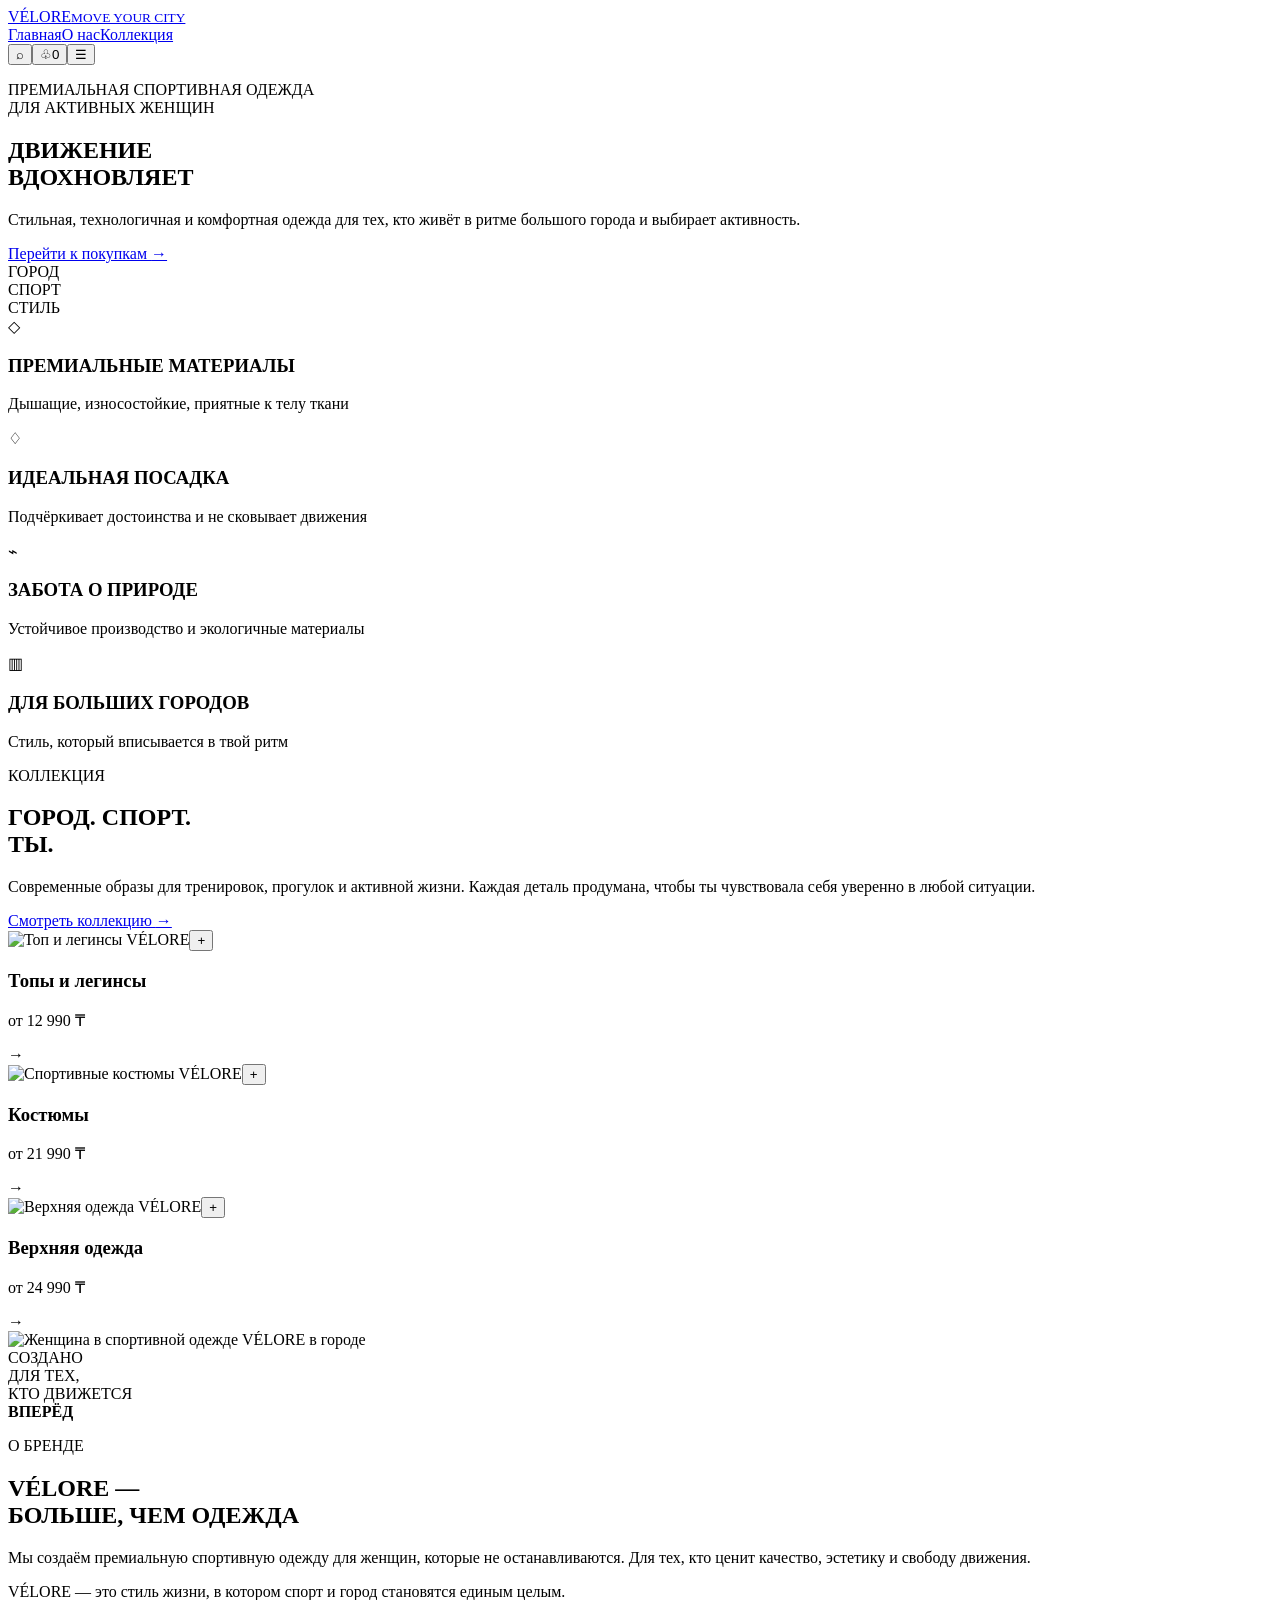
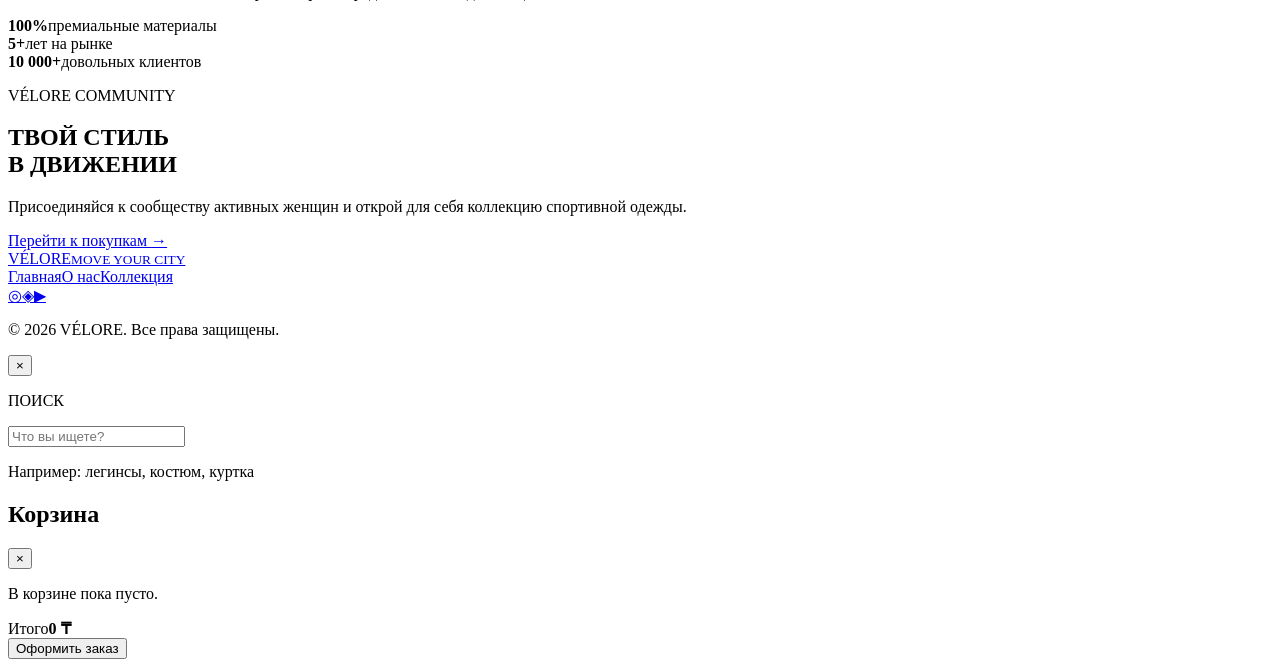
==== index.html @ ec30071e "Add VÉLORE landing page" ====
<!DOCTYPE html>
<html lang="ru">
<head>
  <meta charset="UTF-8">
  <meta name="viewport" content="width=device-width, initial-scale=1.0">
  <meta name="description" content="VÉLORE — премиальная женская спортивная одежда для большого города.">
  <title>VÉLORE — Move Your City</title>
  <link rel="preconnect" href="https://fonts.googleapis.com">
  <link rel="preconnect" href="https://fonts.gstatic.com" crossorigin>
  <link href="https://fonts.googleapis.com/css2?family=Inter:wght@300;400;500;600&family=Manrope:wght@300;400;500;600;700&display=swap" rel="stylesheet">
  <link rel="stylesheet" href="style.css">
</head>
<body>
  <header class="header" id="top">
    <a class="logo" href="#top" aria-label="VÉLORE"><span>VÉLORE</span><small>MOVE YOUR CITY</small></a>
    <nav class="nav" aria-label="Основная навигация"><a href="#home" class="active">Главная</a><a href="#about">О нас</a><a href="#collection">Коллекция</a></nav>
    <div class="header-actions"><button class="icon-btn" aria-label="Поиск" id="searchBtn">⌕</button><button class="icon-btn cart-btn" aria-label="Корзина" id="cartBtn">♧<span id="cartCount">0</span></button><button class="icon-btn menu-btn" aria-label="Меню" id="menuBtn">☰</button></div>
  </header>
  <main>
    <section class="hero" id="home"><div class="hero-image"></div><div class="hero-overlay"></div><div class="hero-content"><p class="eyebrow light">ПРЕМИАЛЬНАЯ СПОРТИВНАЯ ОДЕЖДА<br>ДЛЯ АКТИВНЫХ ЖЕНЩИН</p><h1>ДВИЖЕНИЕ<br>ВДОХНОВЛЯЕТ</h1><p class="hero-text">Стильная, технологичная и комфортная одежда для тех, кто живёт в ритме большого города и выбирает активность.</p><a class="btn btn-light" href="#collection">Перейти к покупкам <span>→</span></a></div><div class="hero-side">ГОРОД<br>СПОРТ<br>СТИЛЬ</div></section>
    <section class="benefits"><article><div class="benefit-icon">◇</div><h3>ПРЕМИАЛЬНЫЕ МАТЕРИАЛЫ</h3><p>Дышащие, износостойкие, приятные к телу ткани</p></article><article><div class="benefit-icon">♢</div><h3>ИДЕАЛЬНАЯ ПОСАДКА</h3><p>Подчёркивает достоинства и не сковывает движения</p></article><article><div class="benefit-icon">⌁</div><h3>ЗАБОТА О ПРИРОДЕ</h3><p>Устойчивое производство и экологичные материалы</p></article><article><div class="benefit-icon">▥</div><h3>ДЛЯ БОЛЬШИХ ГОРОДОВ</h3><p>Стиль, который вписывается в твой ритм</p></article></section>
    <section class="collection section" id="collection"><div class="collection-intro reveal"><p class="eyebrow">КОЛЛЕКЦИЯ</p><h2>ГОРОД. СПОРТ.<br>ТЫ.</h2><p>Современные образы для тренировок, прогулок и активной жизни. Каждая деталь продумана, чтобы ты чувствовала себя уверенно в любой ситуации.</p><a class="btn btn-dark" href="#products">Смотреть коллекцию <span>→</span></a></div><div class="product-grid" id="products">
      <article class="product reveal"><div class="product-image"><img src="https://images.unsplash.com/photo-1515886657613-9f3515b0c78f?auto=format&fit=crop&w=900&q=85" alt="Топ и легинсы VÉLORE"><button class="quick-add" data-product="Топы и легинсы" data-price="12990">+</button></div><div class="product-meta"><div><h3>Топы и легинсы</h3><p>от 12 990 ₸</p></div><span>→</span></div></article>
      <article class="product reveal"><div class="product-image"><img src="https://images.unsplash.com/photo-1506629905607-d9e6f0b5e9c4?auto=format&fit=crop&w=900&q=85" alt="Спортивные костюмы VÉLORE"><button class="quick-add" data-product="Костюмы" data-price="21990">+</button></div><div class="product-meta"><div><h3>Костюмы</h3><p>от 21 990 ₸</p></div><span>→</span></div></article>
      <article class="product reveal"><div class="product-image"><img src="https://images.unsplash.com/photo-1551488831-00ddcb6c6bd3?auto=format&fit=crop&w=900&q=85" alt="Верхняя одежда VÉLORE"><button class="quick-add" data-product="Верхняя одежда" data-price="24990">+</button></div><div class="product-meta"><div><h3>Верхняя одежда</h3><p>от 24 990 ₸</p></div><span>→</span></div></article>
    </div></section>
    <section class="about section" id="about"><div class="about-image reveal"><img src="https://images.unsplash.com/photo-1485230895905-ec40ba36b9bc?auto=format&fit=crop&w=1200&q=85" alt="Женщина в спортивной одежде VÉLORE в городе"><div class="image-caption">СОЗДАНО<br>ДЛЯ ТЕХ,<br>КТО ДВИЖЕТСЯ<br><strong>ВПЕРЁД</strong></div></div><div class="about-copy reveal"><p class="eyebrow">О БРЕНДЕ</p><h2>VÉLORE —<br>БОЛЬШЕ, ЧЕМ ОДЕЖДА</h2><p>Мы создаём премиальную спортивную одежду для женщин, которые не останавливаются. Для тех, кто ценит качество, эстетику и свободу движения.</p><p>VÉLORE — это стиль жизни, в котором спорт и город становятся единым целым.</p><div class="stats"><div><strong>100%</strong><span>премиальные материалы</span></div><div><strong>5+</strong><span>лет на рынке</span></div><div><strong>10 000+</strong><span>довольных клиентов</span></div></div></div></section>
    <section class="cta"><div class="cta-image"></div><div class="cta-overlay"></div><div class="cta-content"><p class="eyebrow light">VÉLORE COMMUNITY</p><h2>ТВОЙ СТИЛЬ<br>В ДВИЖЕНИИ</h2><p>Присоединяйся к сообществу активных женщин и открой для себя коллекцию спортивной одежды.</p><a class="btn btn-light" href="#collection">Перейти к покупкам <span>→</span></a></div></section>
  </main>
  <footer class="footer"><a class="logo" href="#top"><span>VÉLORE</span><small>MOVE YOUR CITY</small></a><div class="footer-links"><a href="#home">Главная</a><a href="#about">О нас</a><a href="#collection">Коллекция</a></div><div class="socials"><a href="#" aria-label="Instagram">◎</a><a href="#" aria-label="Telegram">◈</a><a href="#" aria-label="YouTube">▶</a></div><p>© 2026 VÉLORE. Все права защищены.</p></footer>
  <div class="search-modal" id="searchModal" aria-hidden="true"><div class="search-box"><button class="close" id="closeSearch">×</button><p class="eyebrow">ПОИСК</p><input id="searchInput" type="search" placeholder="Что вы ищете?"><p id="searchHint">Например: легинсы, костюм, куртка</p></div></div>
  <aside class="cart" id="cart" aria-hidden="true"><div class="cart-head"><h2>Корзина</h2><button id="closeCart">×</button></div><div id="cartItems" class="cart-items"><p class="empty">В корзине пока пусто.</p></div><div class="cart-bottom"><div><span>Итого</span><strong id="cartTotal">0 ₸</strong></div><button class="btn btn-dark" id="checkout">Оформить заказ</button></div></aside><div class="toast" id="toast"></div><script src="script.js"></script>
</body></html>
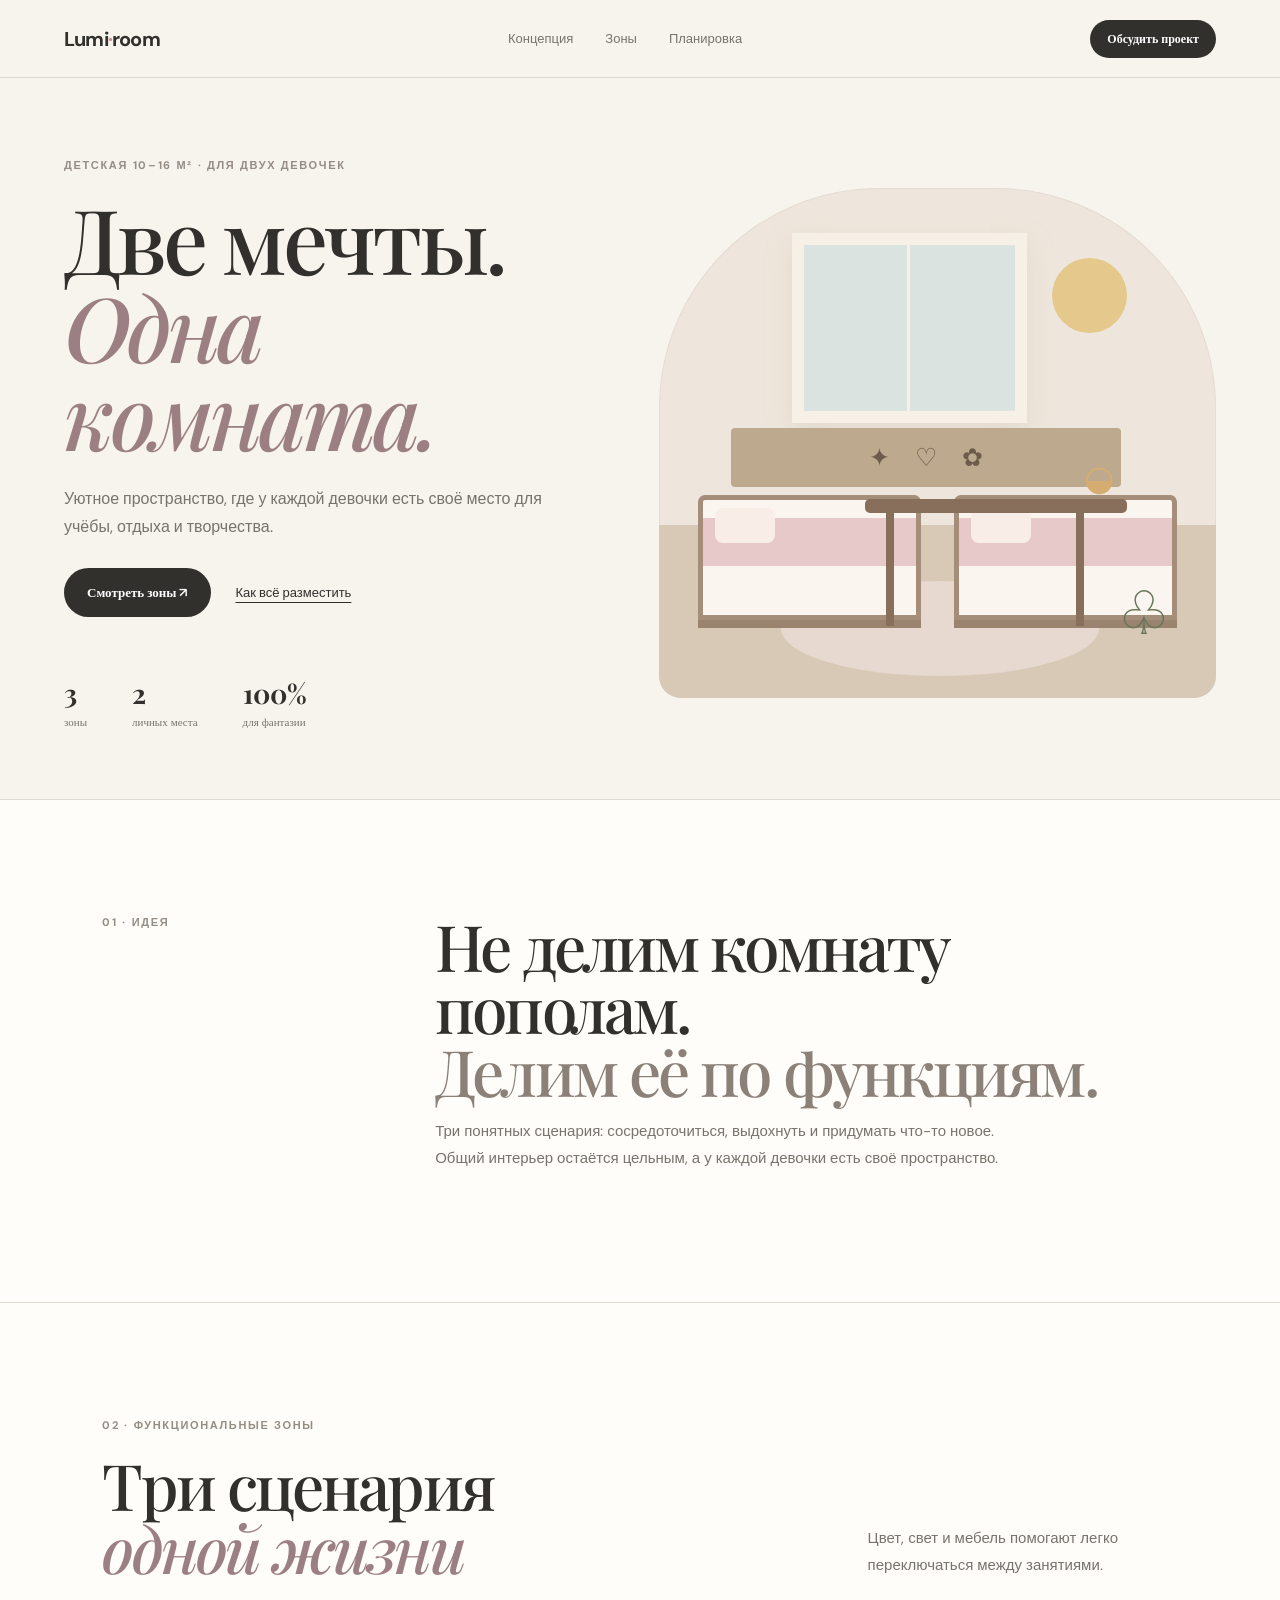
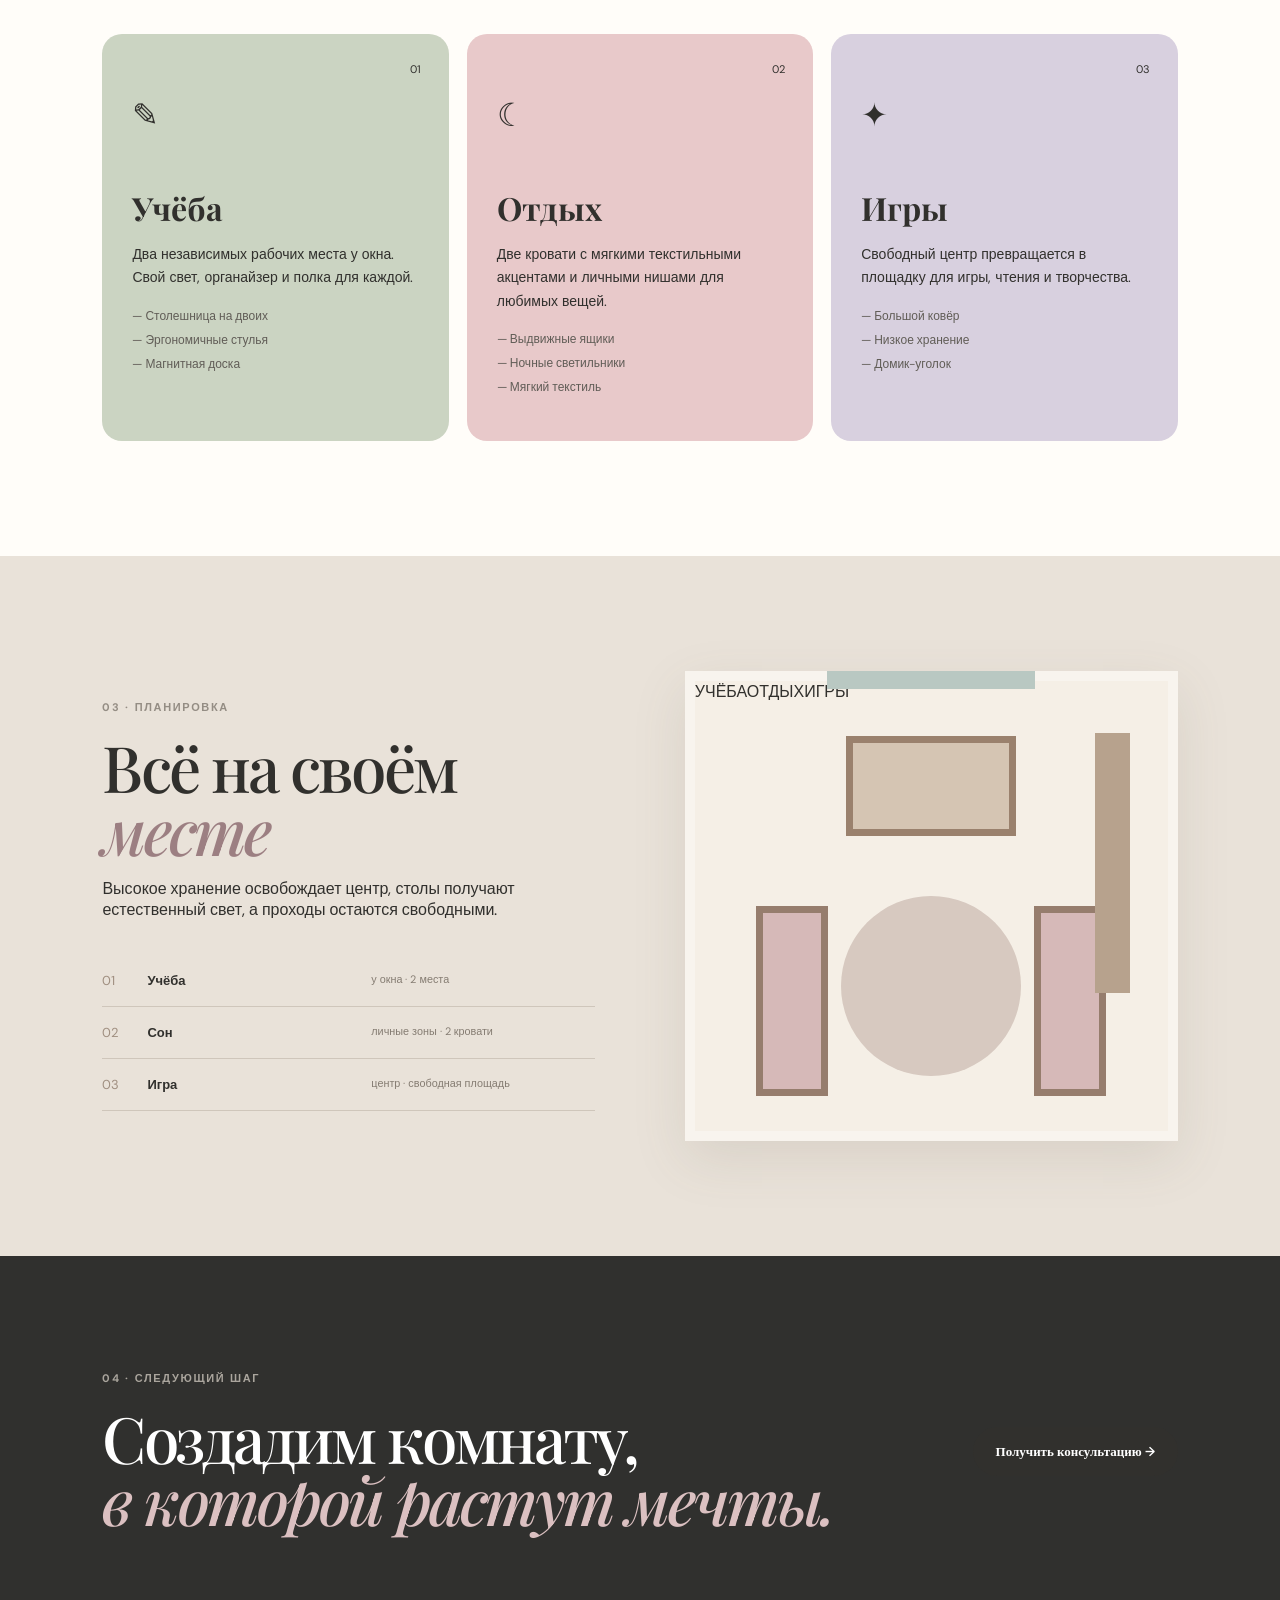
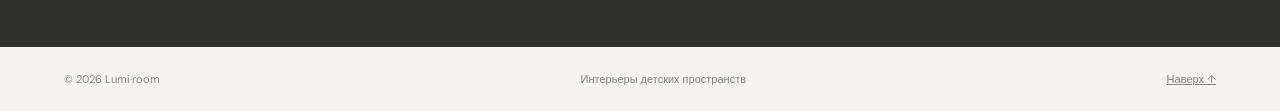
==== commit 9454b6c5: "Create kids room interior landing page" ====
--- a/index.html
+++ b/index.html
@@ -1,33 +1 @@
-<!DOCTYPE html>
-<html lang="ru">
-<head>
-  <meta charset="UTF-8">
-  <meta name="viewport" content="width=device-width, initial-scale=1.0">
-  <meta name="description" content="VÉLORE — премиальная женская спортивная одежда для большого города.">
-  <title>VÉLORE — Move Your City</title>
-  <link rel="preconnect" href="https://fonts.googleapis.com">
-  <link rel="preconnect" href="https://fonts.gstatic.com" crossorigin>
-  <link href="https://fonts.googleapis.com/css2?family=Inter:wght@300;400;500;600&family=Manrope:wght@300;400;500;600;700&display=swap" rel="stylesheet">
-  <link rel="stylesheet" href="style.css">
-</head>
-<body>
-  <header class="header" id="top">
-    <a class="logo" href="#top" aria-label="VÉLORE"><span>VÉLORE</span><small>MOVE YOUR CITY</small></a>
-    <nav class="nav" aria-label="Основная навигация"><a href="#home" class="active">Главная</a><a href="#about">О нас</a><a href="#collection">Коллекция</a></nav>
-    <div class="header-actions"><button class="icon-btn" aria-label="Поиск" id="searchBtn">⌕</button><button class="icon-btn cart-btn" aria-label="Корзина" id="cartBtn">♧<span id="cartCount">0</span></button><button class="icon-btn menu-btn" aria-label="Меню" id="menuBtn">☰</button></div>
-  </header>
-  <main>
-    <section class="hero" id="home"><div class="hero-image"></div><div class="hero-overlay"></div><div class="hero-content"><p class="eyebrow light">ПРЕМИАЛЬНАЯ СПОРТИВНАЯ ОДЕЖДА<br>ДЛЯ АКТИВНЫХ ЖЕНЩИН</p><h1>ДВИЖЕНИЕ<br>ВДОХНОВЛЯЕТ</h1><p class="hero-text">Стильная, технологичная и комфортная одежда для тех, кто живёт в ритме большого города и выбирает активность.</p><a class="btn btn-light" href="#collection">Перейти к покупкам <span>→</span></a></div><div class="hero-side">ГОРОД<br>СПОРТ<br>СТИЛЬ</div></section>
-    <section class="benefits"><article><div class="benefit-icon">◇</div><h3>ПРЕМИАЛЬНЫЕ МАТЕРИАЛЫ</h3><p>Дышащие, износостойкие, приятные к телу ткани</p></article><article><div class="benefit-icon">♢</div><h3>ИДЕАЛЬНАЯ ПОСАДКА</h3><p>Подчёркивает достоинства и не сковывает движения</p></article><article><div class="benefit-icon">⌁</div><h3>ЗАБОТА О ПРИРОДЕ</h3><p>Устойчивое производство и экологичные материалы</p></article><article><div class="benefit-icon">▥</div><h3>ДЛЯ БОЛЬШИХ ГОРОДОВ</h3><p>Стиль, который вписывается в твой ритм</p></article></section>
-    <section class="collection section" id="collection"><div class="collection-intro reveal"><p class="eyebrow">КОЛЛЕКЦИЯ</p><h2>ГОРОД. СПОРТ.<br>ТЫ.</h2><p>Современные образы для тренировок, прогулок и активной жизни. Каждая деталь продумана, чтобы ты чувствовала себя уверенно в любой ситуации.</p><a class="btn btn-dark" href="#products">Смотреть коллекцию <span>→</span></a></div><div class="product-grid" id="products">
-      <article class="product reveal"><div class="product-image"><img src="https://images.unsplash.com/photo-1515886657613-9f3515b0c78f?auto=format&fit=crop&w=900&q=85" alt="Топ и легинсы VÉLORE"><button class="quick-add" data-product="Топы и легинсы" data-price="12990">+</button></div><div class="product-meta"><div><h3>Топы и легинсы</h3><p>от 12 990 ₸</p></div><span>→</span></div></article>
-      <article class="product reveal"><div class="product-image"><img src="https://images.unsplash.com/photo-1506629905607-d9e6f0b5e9c4?auto=format&fit=crop&w=900&q=85" alt="Спортивные костюмы VÉLORE"><button class="quick-add" data-product="Костюмы" data-price="21990">+</button></div><div class="product-meta"><div><h3>Костюмы</h3><p>от 21 990 ₸</p></div><span>→</span></div></article>
-      <article class="product reveal"><div class="product-image"><img src="https://images.unsplash.com/photo-1551488831-00ddcb6c6bd3?auto=format&fit=crop&w=900&q=85" alt="Верхняя одежда VÉLORE"><button class="quick-add" data-product="Верхняя одежда" data-price="24990">+</button></div><div class="product-meta"><div><h3>Верхняя одежда</h3><p>от 24 990 ₸</p></div><span>→</span></div></article>
-    </div></section>
-    <section class="about section" id="about"><div class="about-image reveal"><img src="https://images.unsplash.com/photo-1485230895905-ec40ba36b9bc?auto=format&fit=crop&w=1200&q=85" alt="Женщина в спортивной одежде VÉLORE в городе"><div class="image-caption">СОЗДАНО<br>ДЛЯ ТЕХ,<br>КТО ДВИЖЕТСЯ<br><strong>ВПЕРЁД</strong></div></div><div class="about-copy reveal"><p class="eyebrow">О БРЕНДЕ</p><h2>VÉLORE —<br>БОЛЬШЕ, ЧЕМ ОДЕЖДА</h2><p>Мы создаём премиальную спортивную одежду для женщин, которые не останавливаются. Для тех, кто ценит качество, эстетику и свободу движения.</p><p>VÉLORE — это стиль жизни, в котором спорт и город становятся единым целым.</p><div class="stats"><div><strong>100%</strong><span>премиальные материалы</span></div><div><strong>5+</strong><span>лет на рынке</span></div><div><strong>10 000+</strong><span>довольных клиентов</span></div></div></div></section>
-    <section class="cta"><div class="cta-image"></div><div class="cta-overlay"></div><div class="cta-content"><p class="eyebrow light">VÉLORE COMMUNITY</p><h2>ТВОЙ СТИЛЬ<br>В ДВИЖЕНИИ</h2><p>Присоединяйся к сообществу активных женщин и открой для себя коллекцию спортивной одежды.</p><a class="btn btn-light" href="#collection">Перейти к покупкам <span>→</span></a></div></section>
-  </main>
-  <footer class="footer"><a class="logo" href="#top"><span>VÉLORE</span><small>MOVE YOUR CITY</small></a><div class="footer-links"><a href="#home">Главная</a><a href="#about">О нас</a><a href="#collection">Коллекция</a></div><div class="socials"><a href="#" aria-label="Instagram">◎</a><a href="#" aria-label="Telegram">◈</a><a href="#" aria-label="YouTube">▶</a></div><p>© 2026 VÉLORE. Все права защищены.</p></footer>
-  <div class="search-modal" id="searchModal" aria-hidden="true"><div class="search-box"><button class="close" id="closeSearch">×</button><p class="eyebrow">ПОИСК</p><input id="searchInput" type="search" placeholder="Что вы ищете?"><p id="searchHint">Например: легинсы, костюм, куртка</p></div></div>
-  <aside class="cart" id="cart" aria-hidden="true"><div class="cart-head"><h2>Корзина</h2><button id="closeCart">×</button></div><div id="cartItems" class="cart-items"><p class="empty">В корзине пока пусто.</p></div><div class="cart-bottom"><div><span>Итого</span><strong id="cartTotal">0 ₸</strong></div><button class="btn btn-dark" id="checkout">Оформить заказ</button></div></aside><div class="toast" id="toast"></div><script src="script.js"></script>
-</body></html>+<!doctype html><html lang="ru"><head><meta charset="UTF-8"><meta name="viewport" content="width=device-width,initial-scale=1"><title>Lumi·room — Детская для двух девочек</title><link rel="stylesheet" href="style.css"></head><body><header><a class="logo" href="#">Lumi<span>·</span>room</a><nav><a href="#concept">Концепция</a><a href="#zones">Зоны</a><a href="#plan">Планировка</a></nav><a class="btn small" href="#contact">Обсудить проект</a></header><main><section class="hero"><div><p class="eyebrow">Детская 10–16 м² · для двух девочек</p><h1>Две мечты.<br><em>Одна комната.</em></h1><p class="lead">Уютное пространство, где у каждой девочки есть своё место для учёбы, отдыха и творчества.</p><div class="actions"><a class="btn" href="#zones">Смотреть зоны ↗</a><a class="link" href="#plan">Как всё разместить</a></div><div class="stats"><b>3<small>зоны</small></b><b>2<small>личных места</small></b><b>100%<small>для фантазии</small></b></div></div><div class="scene"><div class="window"></div><div class="sun"></div><div class="shelf">✦　♡　✿</div><div class="bed one"><i></i></div><div class="bed two"><i></i></div><div class="desk"><span>◒</span></div><div class="rug"></div><div class="plant">♧</div></div></section><section id="concept" class="intro"><p class="eyebrow">01 · Идея</p><div><h2>Не делим комнату пополам.<br><span>Делим её по функциям.</span></h2><p>Три понятных сценария: сосредоточиться, выдохнуть и придумать что-то новое. Общий интерьер остаётся цельным, а у каждой девочки есть своё пространство.</p></div></section><section id="zones" class="zones"><div class="head"><div><p class="eyebrow">02 · Функциональные зоны</p><h2>Три сценария<br><em>одной жизни</em></h2></div><p>Цвет, свет и мебель помогают легко переключаться между занятиями.</p></div><div class="cards"><article class="card study"><small>01</small><strong>✎</strong><h3>Учёба</h3><p>Два независимых рабочих места у окна. Свой свет, органайзер и полка для каждой.</p><ul><li>Столешница на двоих</li><li>Эргономичные стулья</li><li>Магнитная доска</li></ul></article><article class="card rest"><small>02</small><strong>☾</strong><h3>Отдых</h3><p>Две кровати с мягкими текстильными акцентами и личными нишами для любимых вещей.</p><ul><li>Выдвижные ящики</li><li>Ночные светильники</li><li>Мягкий текстиль</li></ul></article><article class="card play"><small>03</small><strong>✦</strong><h3>Игры</h3><p>Свободный центр превращается в площадку для игры, чтения и творчества.</p><ul><li>Большой ковёр</li><li>Низкое хранение</li><li>Домик-уголок</li></ul></article></div></section><section id="plan" class="plan"><div><p class="eyebrow">03 · Планировка</p><h2>Всё на своём<br><em>месте</em></h2><p>Высокое хранение освобождает центр, столы получают естественный свет, а проходы остаются свободными.</p><div class="list"><div><span>01</span><b>Учёба</b><small>у окна · 2 места</small></div><div><span>02</span><b>Сон</b><small>личные зоны · 2 кровати</small></div><div><span>03</span><b>Игра</b><small>центр · свободная площадь</small></div></div></div><div class="floor"><label class="ls">УЧЁБА</label><label class="lr">ОТДЫХ</label><label class="lp">ИГРЫ</label><div class="fw"></div><div class="fd"></div><div class="fb f1"></div><div class="fb f2"></div><div class="fr"></div><div class="fst"></div></div></section><section id="contact" class="contact"><div><p class="eyebrow">04 · Следующий шаг</p><h2>Создадим комнату,<br><em>в которой растут мечты.</em></h2></div><button class="btn" id="open">Получить консультацию →</button></section></main><footer><span>© 2026 Lumi·room</span><span>Интерьеры детских пространств</span><a href="#">Наверх ↑</a></footer><div class="modal" id="modal"><div class="dialog"><button id="close">×</button><p class="eyebrow">Ваш проект</p><h2>Начнём с комнаты</h2><p>Оставьте заявку — обсудим площадь, возраст девочек и ваши идеи.</p><form id="form"><input required placeholder="Ваше имя"><input required type="email" placeholder="Email"><textarea placeholder="Расскажите о комнате"></textarea><button class="btn">Отправить заявку →</button></form><div id="ok">Спасибо! Заявка принята ✨</div></div></div><script src="script.js"></script></body></html>
--- a/style.css
+++ b/style.css
@@ -0,0 +1 @@
+@import url('https://fonts.googleapis.com/css2?family=DM+Sans:wght@400;500;600;700&family=Playfair+Display:wght@500;600&display=swap');:root{--ink:#31302d;--muted:#77736d;--cream:#f7f3ed;--paper:#fffdf9;--pink:#e8c9ca;--sage:#cbd4c2;--lav:#d8d0df;--line:#ded9d0}*{box-sizing:border-box}html{scroll-behavior:smooth}body{margin:0;background:var(--cream);color:var(--ink);font-family:'DM Sans',sans-serif}a{text-decoration:none;color:inherit}header{height:78px;padding:0 5vw;display:flex;align-items:center;justify-content:space-between;border-bottom:1px solid var(--line);background:rgba(247,243,237,.92);position:sticky;top:0;z-index:5;backdrop-filter:blur(12px)}.logo{font-weight:700;font-size:20px;letter-spacing:-.04em}.logo span{color:#c58d91}nav{display:flex;gap:32px;font-size:13px;color:var(--muted)}nav a:hover{color:var(--ink)}.btn{border:0;background:var(--ink);color:#fff;border-radius:100px;padding:16px 23px;font:600 13px 'DM Sans';cursor:pointer;display:inline-block;transition:.25s}.btn:hover{transform:translateY(-2px)}.btn.small{padding:11px 17px;font-size:12px}.hero{min-height:650px;padding:80px 5vw 70px;display:grid;grid-template-columns:1fr 1.05fr;gap:5vw;align-items:center}.eyebrow{font-size:11px;letter-spacing:.15em;text-transform:uppercase;color:#948d84;font-weight:700;margin:0 0 22px}.hero h1,h2{font-family:'Playfair Display',serif;font-weight:500;letter-spacing:-.045em;line-height:.98}.hero h1{font-size:clamp(54px,7vw,94px);margin:0}.hero em,h2 em{font-style:italic;color:#9c7f82}.lead{max-width:510px;color:var(--muted);font-size:16px;line-height:1.7;margin:28px 0}.actions{display:flex;align-items:center;gap:25px}.link{font-size:13px;text-decoration:underline;text-underline-offset:5px}.stats{display:flex;gap:45px;margin-top:58px}.stats b{font-family:'Playfair Display';font-size:27px}.stats small{font:11px 'DM Sans';color:var(--muted);display:block;margin-top:4px}.scene{height:510px;position:relative;border-radius:220px 220px 22px 22px;background:#eee6dc;overflow:hidden;box-shadow:inset 0 0 0 1px rgba(70,60,50,.06)}.scene:after{content:'';position:absolute;bottom:0;left:0;right:0;height:34%;background:#d8c9b7}.window{position:absolute;top:45px;left:24%;width:42%;height:190px;background:#dbe3e0;border:12px solid #f7f0e7;box-shadow:0 10px 25px #c9b9a840}.window:after{content:'';position:absolute;left:49%;top:0;bottom:0;border-left:3px solid #f7f0e7}.sun{position:absolute;width:75px;height:75px;border-radius:50%;background:#e5c88c;top:70px;right:16%}.shelf{position:absolute;z-index:2;top:240px;left:13%;width:70%;padding:13px;text-align:center;background:#bda98e;border-radius:4px;font-size:25px;word-spacing:20px;color:#6d5b4b}.bed{position:absolute;z-index:3;width:40%;height:125px;bottom:78px;background:#faf5ee;border:5px solid #a48e7a;border-radius:7px 7px 0 0;box-shadow:0 8px 0 #9a836f}.bed:before{content:'';position:absolute;left:0;right:0;top:18px;height:48px;background:var(--pink)}.bed i{position:absolute;z-index:2;left:12px;top:8px;width:60px;height:35px;background:#f9eee7;border-radius:8px}.bed.one{left:7%}.bed.two{right:7%}.desk{position:absolute;z-index:4;right:16%;bottom:185px;width:47%;height:14px;background:#876f5b;border-radius:5px}.desk:before{content:'';position:absolute;top:12px;left:8%;width:8px;height:115px;background:#876f5b;box-shadow:190px 0 #876f5b}.desk span{position:absolute;right:12px;bottom:12px;font-size:35px;color:#d5ad70}.rug{position:absolute;z-index:2;bottom:22px;left:22%;width:57%;height:95px;border-radius:50%;background:#e8d9d0}.plant{position:absolute;z-index:4;right:8%;bottom:45px;font-size:60px;color:#66755b}.intro,.zones,.plan,.contact{padding:115px 8vw}.intro{display:grid;grid-template-columns:25% 1fr;gap:5vw;border-top:1px solid var(--line);border-bottom:1px solid var(--line);background:var(--paper)}h2{font-size:clamp(42px,5vw,67px);margin:0}.intro h2 span{color:#8b8179}.intro p:not(.eyebrow),.head>p,.plan-copy>p{color:var(--muted);line-height:1.8;max-width:610px;font-size:15px}.zones{background:var(--paper)}.head{display:flex;justify-content:space-between;align-items:end;margin-bottom:55px}.head>p{max-width:310px;margin:0}.cards{display:grid;grid-template-columns:repeat(3,1fr);gap:18px}.card{min-height:405px;border-radius:20px;padding:30px;position:relative;overflow:hidden}.card.study{background:var(--sage)}.card.rest{background:var(--pink)}.card.play{background:var(--lav)}.card small{position:absolute;right:28px;top:28px;font-size:11px}.card strong{font-size:32px;font-weight:400;display:block;margin:30px 0 50px}.card h3{font-family:'Playfair Display';font-size:32px;margin:0 0 12px}.card p{font-size:14px;line-height:1.65;max-width:330px}.card ul{padding:0;list-style:none;font-size:12px;line-height:2;color:#615d57}.card li:before{content:'— ';}.plan{display:grid;grid-template-columns:1fr 1fr;gap:7vw;align-items:center;background:#e9e2d9}.list{margin-top:35px}.list div{display:grid;grid-template-columns:45px 1fr 1fr;padding:17px 0;border-bottom:1px solid #cfc6bb;font-size:13px}.list span{color:#a08f80}.list small{color:#857c72}.floor{height:470px;border:10px solid #f8f4ee;background:#f5efe6;position:relative;box-shadow:0 18px 50px #6b5c4c20}.fw{position:absolute;top:-10px;left:28%;width:44%;height:18px;background:#b9c8c2}.fd{position:absolute;top:55px;left:32%;width:36%;height:100px;border:7px solid #9a816d;background:#d5c5b3}.fb{position:absolute;width:72px;height:190px;background:#d6b9b8;border:7px solid #967d6d}.f1{left:13%;bottom:35px}.f2{right:13%;bottom:35px}.fr{position:absolute;left:31%;bottom:55px;width:38%;height:180px;border-radius:50%;background:#d7c9c0}.fst{position:absolute;right:8%;top:52px;width:35px;height:260px;background:#b7a28d}.fp-label{position:absolute;font-size:9px;letter-spacing:.14em;color:#8b8178}.ls{top:25px;left:10%}.lr{bottom:16px;left:44%}.lp{top:180px;right:9%}.contact{display:flex;align-items:center;justify-content:space-between;background:#30302e;color:white}.contact .eyebrow{color:#aaa59d}.contact h2{font-size:clamp(42px,5vw,70px)}.contact h2 em{color:#dbc0c1}footer{padding:25px 5vw;display:flex;justify-content:space-between;font-size:11px;color:#89837b}footer a{text-decoration:underline}.modal{display:none;position:fixed;inset:0;background:#222a;z-index:20;align-items:center;justify-content:center;padding:20px}.modal.show{display:flex}.dialog{background:var(--paper);width:min(500px,100%);padding:42px;border-radius:22px;position:relative}.dialog h2{font-size:45px}.dialog>p:not(.eyebrow){color:var(--muted);line-height:1.6}.dialog>#close{position:absolute;right:20px;top:15px;border:0;background:none;font-size:28px;cursor:pointer}form{display:grid;gap:12px;margin-top:25px}input,textarea{border:1px solid var(--line);border-radius:10px;padding:14px;background:#fff;font:13px 'DM Sans'}textarea{min-height:90px;resize:vertical}#ok{display:none;margin-top:20px;font-weight:600}@media(max-width:800px){nav{display:none}.hero,.plan{grid-template-columns:1fr}.hero{padding-top:55px}.scene{height:400px}.intro{grid-template-columns:1fr;padding:80px 7vw}.zones,.plan,.contact{padding:80px 7vw}.cards{grid-template-columns:1fr}.head,.contact{display:block}.head>p{margin-top:25px}.contact .btn{margin-top:35px}.stats{gap:20px}.floor{margin-top:50px}.nav-btn{display:none}}
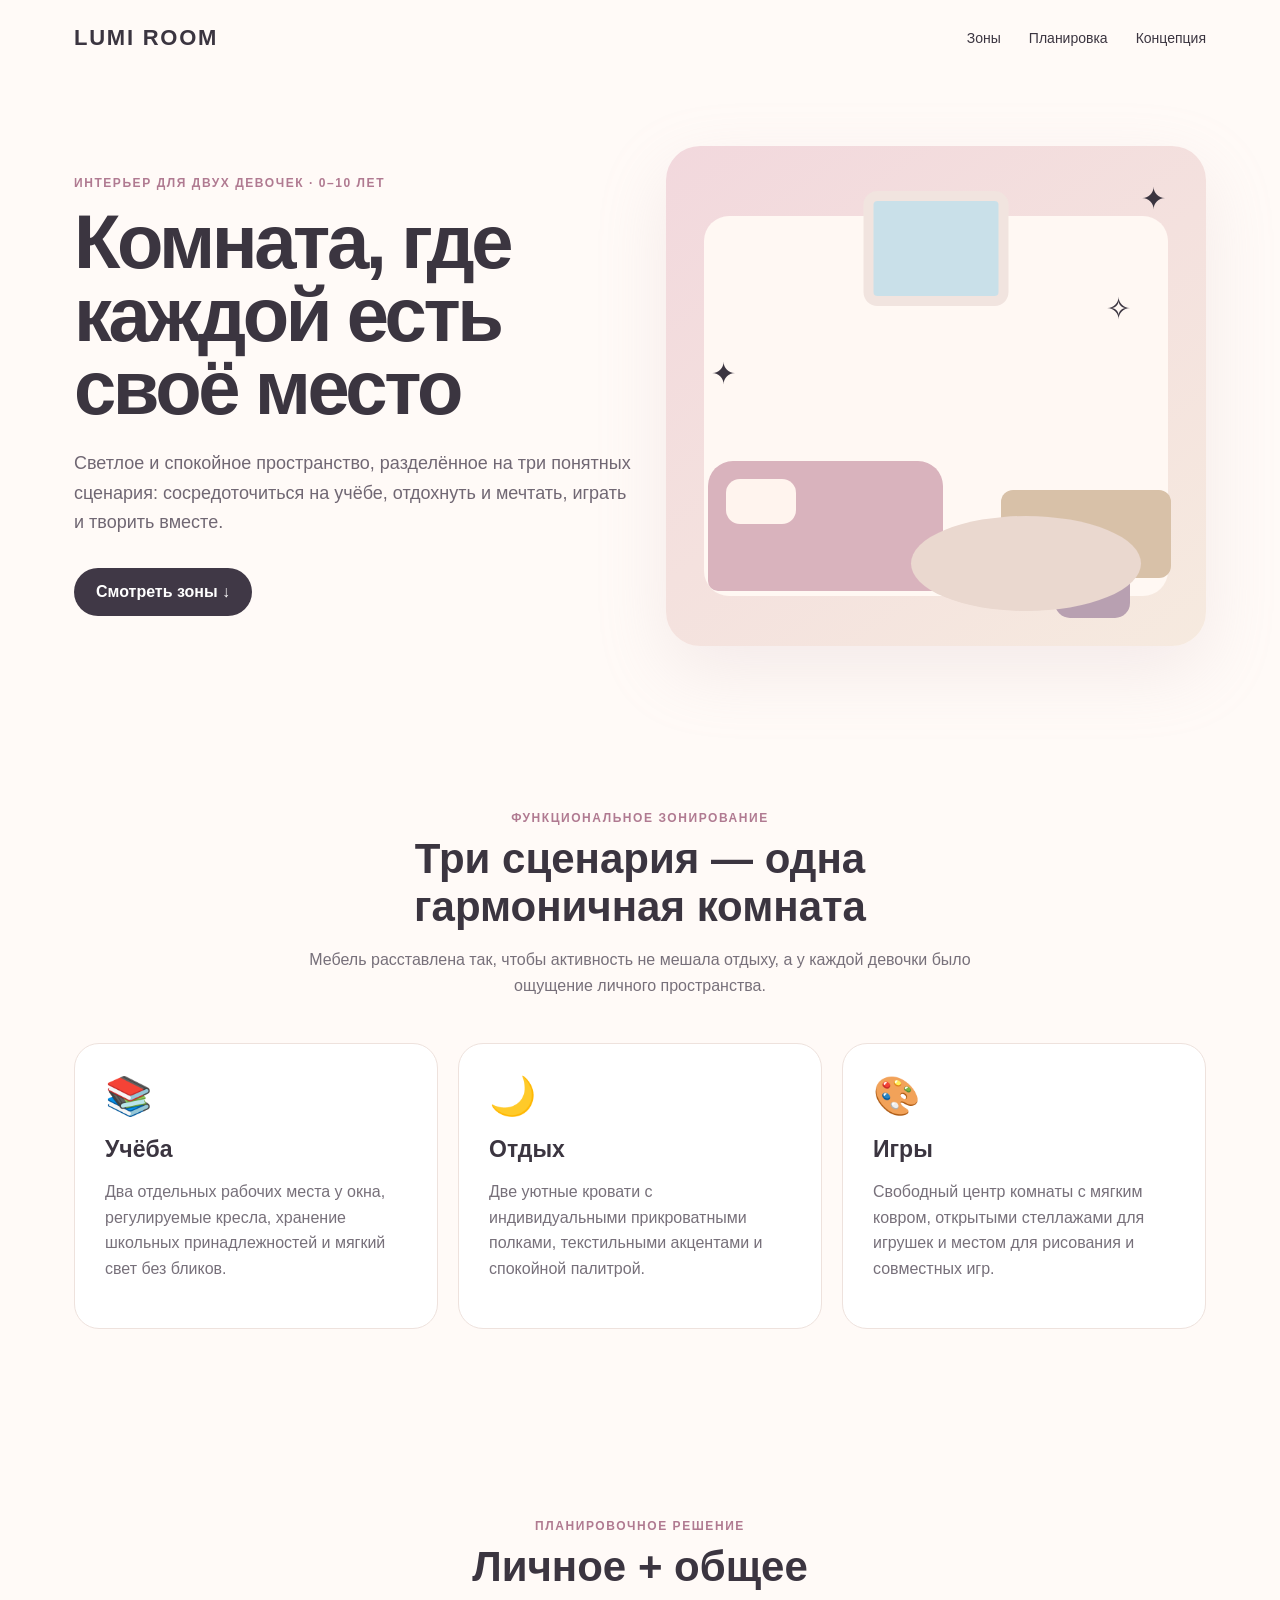
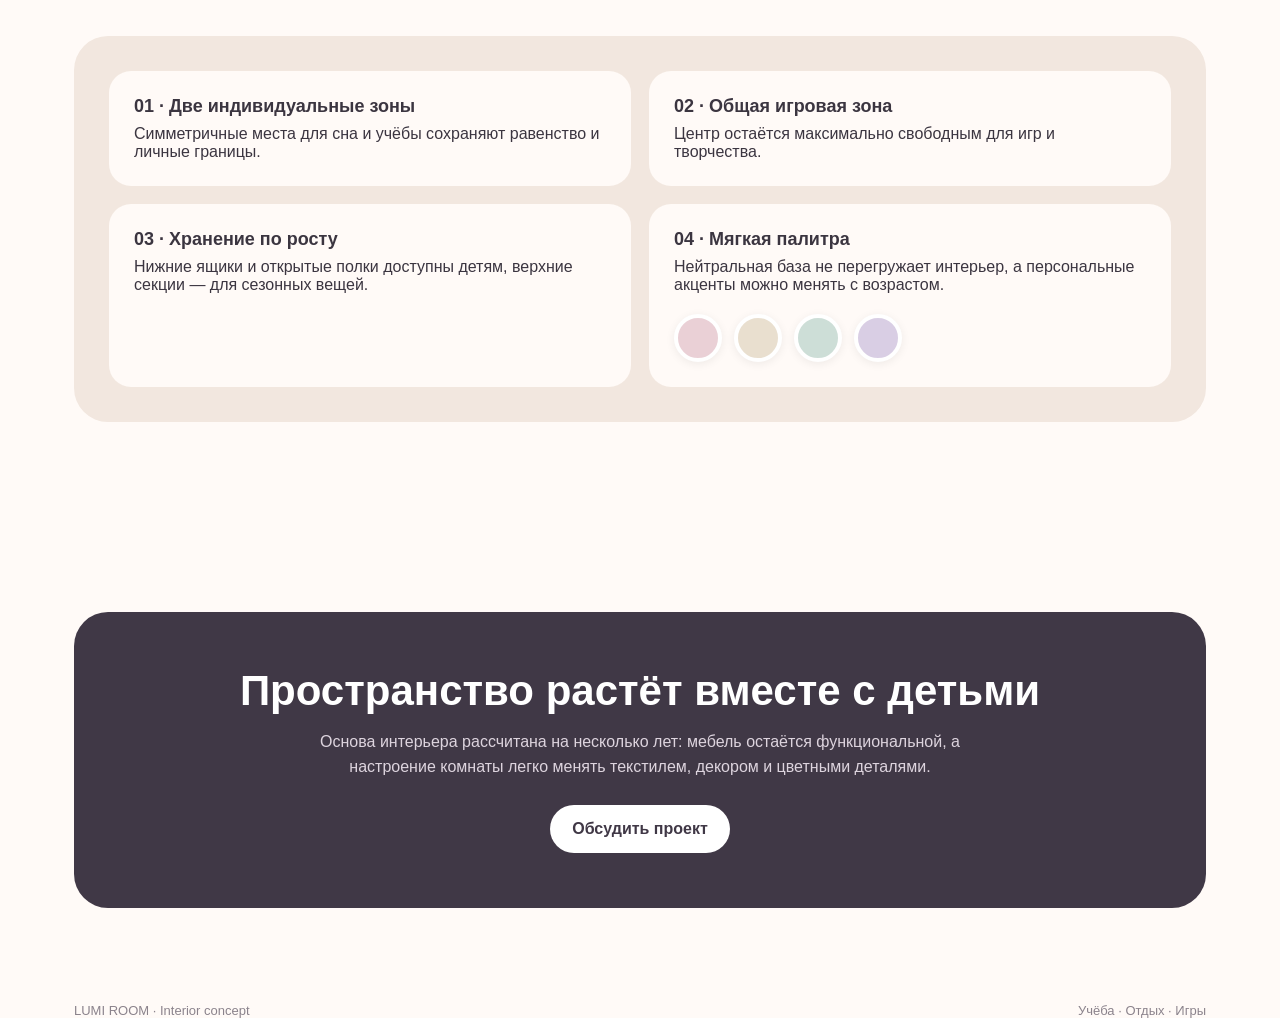
==== commit c990787e: "Build girls room interior landing page" ====
--- a/index.html
+++ b/index.html
@@ -1 +1 @@
-<!doctype html><html lang="ru"><head><meta charset="UTF-8"><meta name="viewport" content="width=device-width,initial-scale=1"><title>Lumi·room — Детская для двух девочек</title><link rel="stylesheet" href="style.css"></head><body><header><a class="logo" href="#">Lumi<span>·</span>room</a><nav><a href="#concept">Концепция</a><a href="#zones">Зоны</a><a href="#plan">Планировка</a></nav><a class="btn small" href="#contact">Обсудить проект</a></header><main><section class="hero"><div><p class="eyebrow">Детская 10–16 м² · для двух девочек</p><h1>Две мечты.<br><em>Одна комната.</em></h1><p class="lead">Уютное пространство, где у каждой девочки есть своё место для учёбы, отдыха и творчества.</p><div class="actions"><a class="btn" href="#zones">Смотреть зоны ↗</a><a class="link" href="#plan">Как всё разместить</a></div><div class="stats"><b>3<small>зоны</small></b><b>2<small>личных места</small></b><b>100%<small>для фантазии</small></b></div></div><div class="scene"><div class="window"></div><div class="sun"></div><div class="shelf">✦　♡　✿</div><div class="bed one"><i></i></div><div class="bed two"><i></i></div><div class="desk"><span>◒</span></div><div class="rug"></div><div class="plant">♧</div></div></section><section id="concept" class="intro"><p class="eyebrow">01 · Идея</p><div><h2>Не делим комнату пополам.<br><span>Делим её по функциям.</span></h2><p>Три понятных сценария: сосредоточиться, выдохнуть и придумать что-то новое. Общий интерьер остаётся цельным, а у каждой девочки есть своё пространство.</p></div></section><section id="zones" class="zones"><div class="head"><div><p class="eyebrow">02 · Функциональные зоны</p><h2>Три сценария<br><em>одной жизни</em></h2></div><p>Цвет, свет и мебель помогают легко переключаться между занятиями.</p></div><div class="cards"><article class="card study"><small>01</small><strong>✎</strong><h3>Учёба</h3><p>Два независимых рабочих места у окна. Свой свет, органайзер и полка для каждой.</p><ul><li>Столешница на двоих</li><li>Эргономичные стулья</li><li>Магнитная доска</li></ul></article><article class="card rest"><small>02</small><strong>☾</strong><h3>Отдых</h3><p>Две кровати с мягкими текстильными акцентами и личными нишами для любимых вещей.</p><ul><li>Выдвижные ящики</li><li>Ночные светильники</li><li>Мягкий текстиль</li></ul></article><article class="card play"><small>03</small><strong>✦</strong><h3>Игры</h3><p>Свободный центр превращается в площадку для игры, чтения и творчества.</p><ul><li>Большой ковёр</li><li>Низкое хранение</li><li>Домик-уголок</li></ul></article></div></section><section id="plan" class="plan"><div><p class="eyebrow">03 · Планировка</p><h2>Всё на своём<br><em>месте</em></h2><p>Высокое хранение освобождает центр, столы получают естественный свет, а проходы остаются свободными.</p><div class="list"><div><span>01</span><b>Учёба</b><small>у окна · 2 места</small></div><div><span>02</span><b>Сон</b><small>личные зоны · 2 кровати</small></div><div><span>03</span><b>Игра</b><small>центр · свободная площадь</small></div></div></div><div class="floor"><label class="ls">УЧЁБА</label><label class="lr">ОТДЫХ</label><label class="lp">ИГРЫ</label><div class="fw"></div><div class="fd"></div><div class="fb f1"></div><div class="fb f2"></div><div class="fr"></div><div class="fst"></div></div></section><section id="contact" class="contact"><div><p class="eyebrow">04 · Следующий шаг</p><h2>Создадим комнату,<br><em>в которой растут мечты.</em></h2></div><button class="btn" id="open">Получить консультацию →</button></section></main><footer><span>© 2026 Lumi·room</span><span>Интерьеры детских пространств</span><a href="#">Наверх ↑</a></footer><div class="modal" id="modal"><div class="dialog"><button id="close">×</button><p class="eyebrow">Ваш проект</p><h2>Начнём с комнаты</h2><p>Оставьте заявку — обсудим площадь, возраст девочек и ваши идеи.</p><form id="form"><input required placeholder="Ваше имя"><input required type="email" placeholder="Email"><textarea placeholder="Расскажите о комнате"></textarea><button class="btn">Отправить заявку →</button></form><div id="ok">Спасибо! Заявка принята ✨</div></div></div><script src="script.js"></script></body></html>+<!doctype html><html lang="ru"><head><meta charset="UTF-8"><meta name="viewport" content="width=device-width,initial-scale=1"><title>Lumi Room — комната для двух девочек</title><style>*{box-sizing:border-box}html{scroll-behavior:smooth}body{margin:0;font-family:Inter,Arial,sans-serif;background:#fffaf7;color:#3b3540}a{text-decoration:none;color:inherit}.wrap{max-width:1180px;margin:auto;padding:0 24px}.nav{height:76px;display:flex;align-items:center;justify-content:space-between}.logo{font-size:22px;font-weight:800;letter-spacing:.08em}.navlinks{display:flex;gap:28px;font-size:14px}.hero{min-height:640px;display:grid;grid-template-columns:1.02fr .98fr;gap:30px;align-items:center;padding:60px 0}.eyebrow{color:#b07a91;font-weight:700;letter-spacing:.13em;text-transform:uppercase;font-size:12px}.hero h1{font-size:clamp(42px,6vw,76px);line-height:.96;margin:16px 0 24px;letter-spacing:-.045em}.hero p{font-size:18px;line-height:1.65;max-width:590px;color:#706773}.btn{display:inline-block;background:#403846;color:white;padding:15px 22px;border-radius:999px;margin-top:12px;font-weight:700}.room{height:500px;border-radius:34px;background:linear-gradient(145deg,#f2d8dd,#f6eadf);position:relative;overflow:hidden;box-shadow:0 25px 70px #c7aeb633}.room:before{content:"";position:absolute;inset:14% 7% 10%;background:#fff8f3;border-radius:25px}.window{position:absolute;top:45px;left:50%;transform:translateX(-50%);width:145px;height:115px;background:#c9e0e9;border:10px solid #f1e4df;border-radius:14px}.bed{position:absolute;left:42px;bottom:55px;width:235px;height:130px;background:#d9b3bd;border-radius:25px 25px 10px 10px}.pillow{position:absolute;left:18px;top:18px;width:70px;height:45px;background:#fff4ee;border-radius:14px}.desk{position:absolute;right:35px;bottom:68px;width:170px;height:88px;background:#d8c1a8;border-radius:12px}.chair{position:absolute;right:76px;bottom:28px;width:75px;height:50px;border-radius:15px;background:#b8a0b1}.rug{position:absolute;left:245px;bottom:35px;width:230px;height:95px;background:#ead8cf;border-radius:50%}.star{position:absolute;font-size:30px}.st1{top:35px;right:40px}.st2{top:145px;right:75px}.st3{top:210px;left:45px}section{padding:95px 0}.section-head{text-align:center;max-width:720px;margin:0 auto 45px}.section-head h2{font-size:42px;margin:10px 0}.section-head p{color:#77707a;line-height:1.6}.zones{display:grid;grid-template-columns:repeat(3,1fr);gap:20px}.card{background:#fff;border:1px solid #eee2dd;border-radius:25px;padding:30px;min-height:270px;transition:.25s}.card:hover{transform:translateY(-6px);box-shadow:0 18px 40px #6d586a14}.icon{font-size:38px}.card h3{font-size:23px;margin:18px 0 10px}.card p{color:#77707a;line-height:1.6}.plan{background:#f2e7df;border-radius:34px;padding:35px}.plan-grid{display:grid;grid-template-columns:1fr 1fr;gap:18px}.plan-item{background:#fffaf7;border-radius:22px;padding:25px}.plan-item b{display:block;font-size:18px;margin-bottom:8px}.palette{display:flex;gap:12px;margin-top:20px}.swatch{width:48px;height:48px;border-radius:50%;border:4px solid white;box-shadow:0 2px 10px #0001}.c1{background:#ead0d6}.c2{background:#e9dfcf}.c3{background:#cdded7}.c4{background:#d9cee4}.cta{background:#403846;color:white;border-radius:34px;padding:55px;text-align:center}.cta h2{font-size:42px;margin:0 0 14px}.cta p{color:#ddd4de;max-width:650px;margin:auto;line-height:1.6}.cta .btn{background:#fff;color:#403846;margin-top:25px}footer{padding:35px 0;color:#8b838c;font-size:13px;display:flex;justify-content:space-between}@media(max-width:800px){.navlinks{display:none}.hero{grid-template-columns:1fr;padding-top:25px}.room{height:390px}.zones,.plan-grid{grid-template-columns:1fr}.hero h1{font-size:50px}section{padding:65px 0}.cta{padding:35px 22px}.cta h2{font-size:34px}}</style></head><body><header><div class="wrap nav"><div class="logo">LUMI ROOM</div><nav class="navlinks"><a href="#zones">Зоны</a><a href="#plan">Планировка</a><a href="#idea">Концепция</a></nav></div></header><main><div class="wrap"><section class="hero"><div><div class="eyebrow">Интерьер для двух девочек · 0–10 лет</div><h1>Комната, где каждой есть своё место</h1><p>Светлое и спокойное пространство, разделённое на три понятных сценария: сосредоточиться на учёбе, отдохнуть и мечтать, играть и творить вместе.</p><a class="btn" href="#zones">Смотреть зоны ↓</a></div><div class="room"><div class="window"></div><div class="bed"><div class="pillow"></div></div><div class="desk"></div><div class="chair"></div><div class="rug"></div><div class="star st1">✦</div><div class="star st2">✧</div><div class="star st3">✦</div></div></section><section id="zones"><div class="section-head"><div class="eyebrow">Функциональное зонирование</div><h2>Три сценария — одна гармоничная комната</h2><p>Мебель расставлена так, чтобы активность не мешала отдыху, а у каждой девочки было ощущение личного пространства.</p></div><div class="zones"><article class="card"><div class="icon">📚</div><h3>Учёба</h3><p>Два отдельных рабочих места у окна, регулируемые кресла, хранение школьных принадлежностей и мягкий свет без бликов.</p></article><article class="card"><div class="icon">🌙</div><h3>Отдых</h3><p>Две уютные кровати с индивидуальными прикроватными полками, текстильными акцентами и спокойной палитрой.</p></article><article class="card"><div class="icon">🎨</div><h3>Игры</h3><p>Свободный центр комнаты с мягким ковром, открытыми стеллажами для игрушек и местом для рисования и совместных игр.</p></article></div></section><section id="plan"><div class="section-head"><div class="eyebrow">Планировочное решение</div><h2>Личное + общее</h2></div><div class="plan"><div class="plan-grid"><div class="plan-item"><b>01 · Две индивидуальные зоны</b><span>Симметричные места для сна и учёбы сохраняют равенство и личные границы.</span></div><div class="plan-item"><b>02 · Общая игровая зона</b><span>Центр остаётся максимально свободным для игр и творчества.</span></div><div class="plan-item"><b>03 · Хранение по росту</b><span>Нижние ящики и открытые полки доступны детям, верхние секции — для сезонных вещей.</span></div><div class="plan-item"><b>04 · Мягкая палитра</b><span>Нейтральная база не перегружает интерьер, а персональные акценты можно менять с возрастом.</span><div class="palette"><i class="swatch c1"></i><i class="swatch c2"></i><i class="swatch c3"></i><i class="swatch c4"></i></div></div></div></div></section><section id="idea"><div class="cta"><h2>Пространство растёт вместе с детьми</h2><p>Основа интерьера рассчитана на несколько лет: мебель остаётся функциональной, а настроение комнаты легко менять текстилем, декором и цветными деталями.</p><a class="btn" href="mailto:hello@example.com">Обсудить проект</a></div></section></div></main><footer class="wrap"><span>LUMI ROOM · Interior concept</span><span>Учёба · Отдых · Игры</span></footer><script>document.querySelectorAll('a[href^="#"]').forEach(a=>a.addEventListener('click',e=>{const el=document.querySelector(a.getAttribute('href'));if(el){e.preventDefault();el.scrollIntoView({behavior:'smooth'})}}));</script></body></html>
